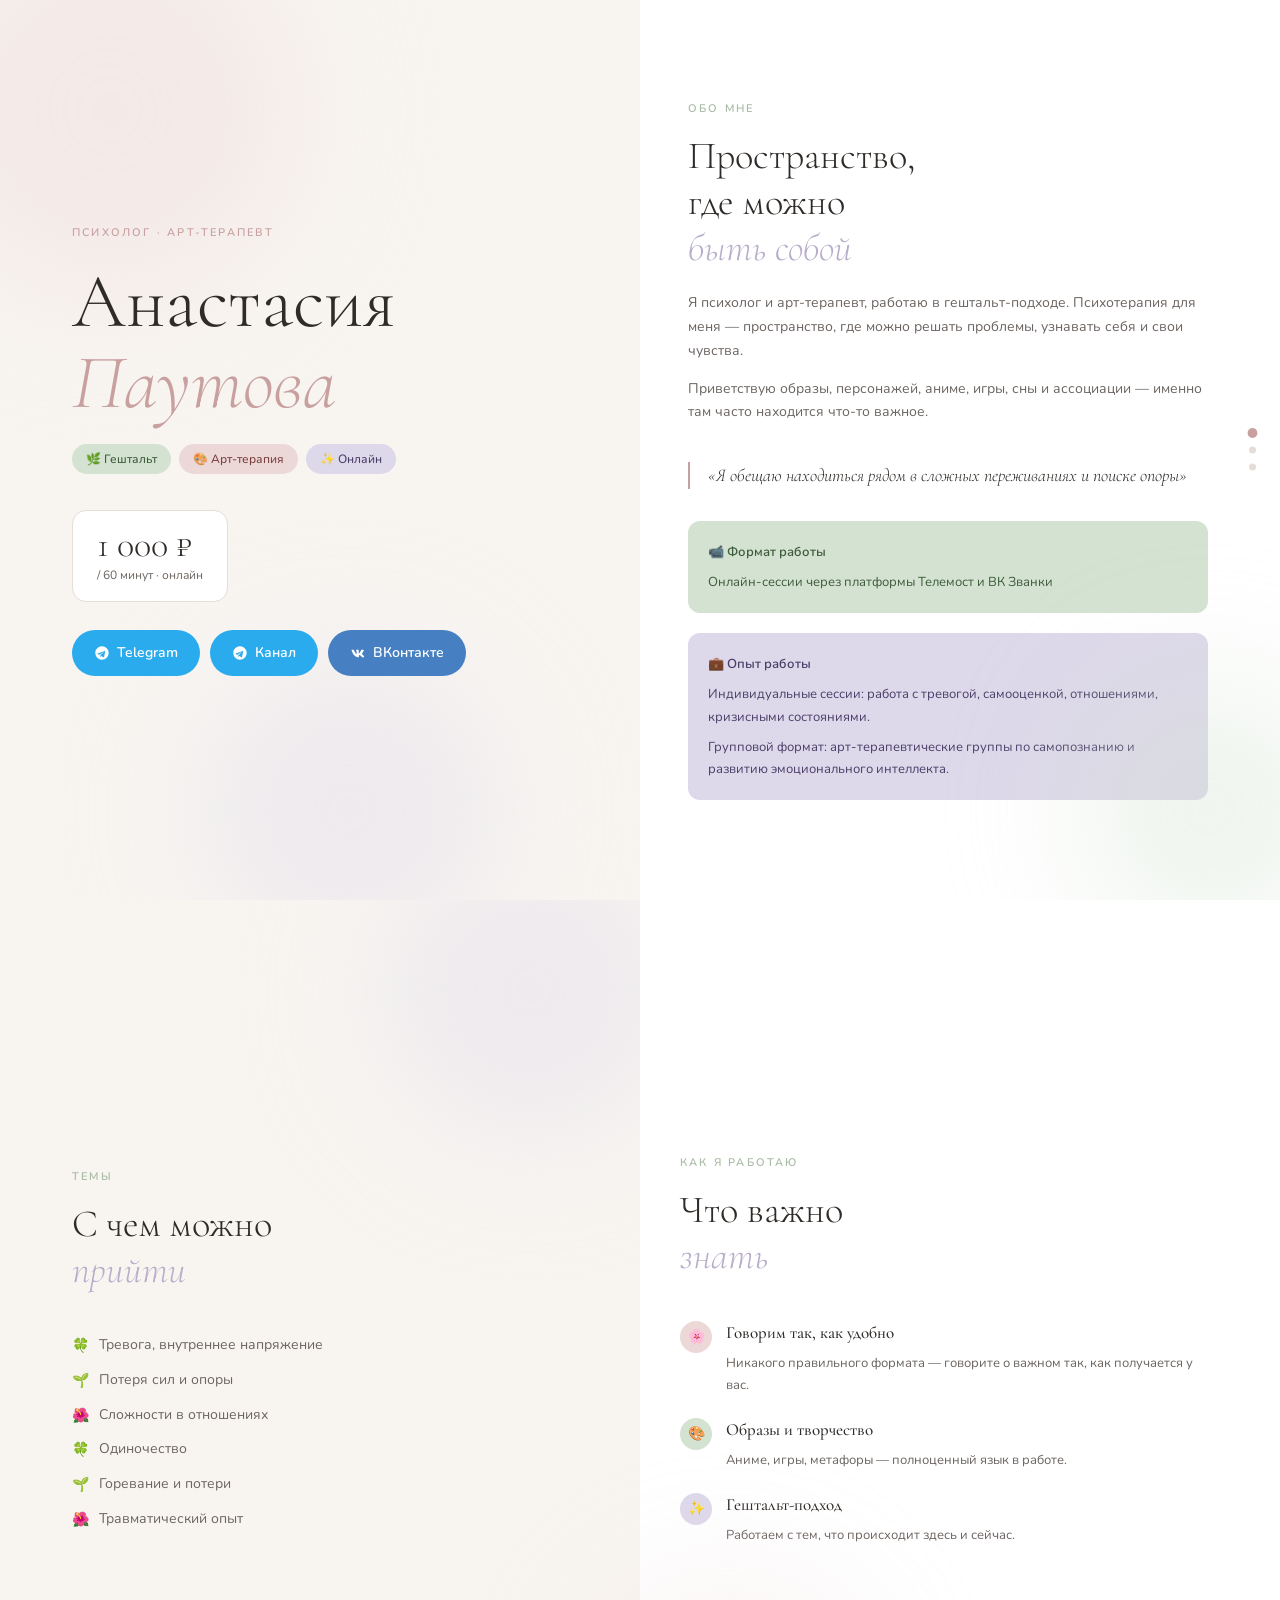
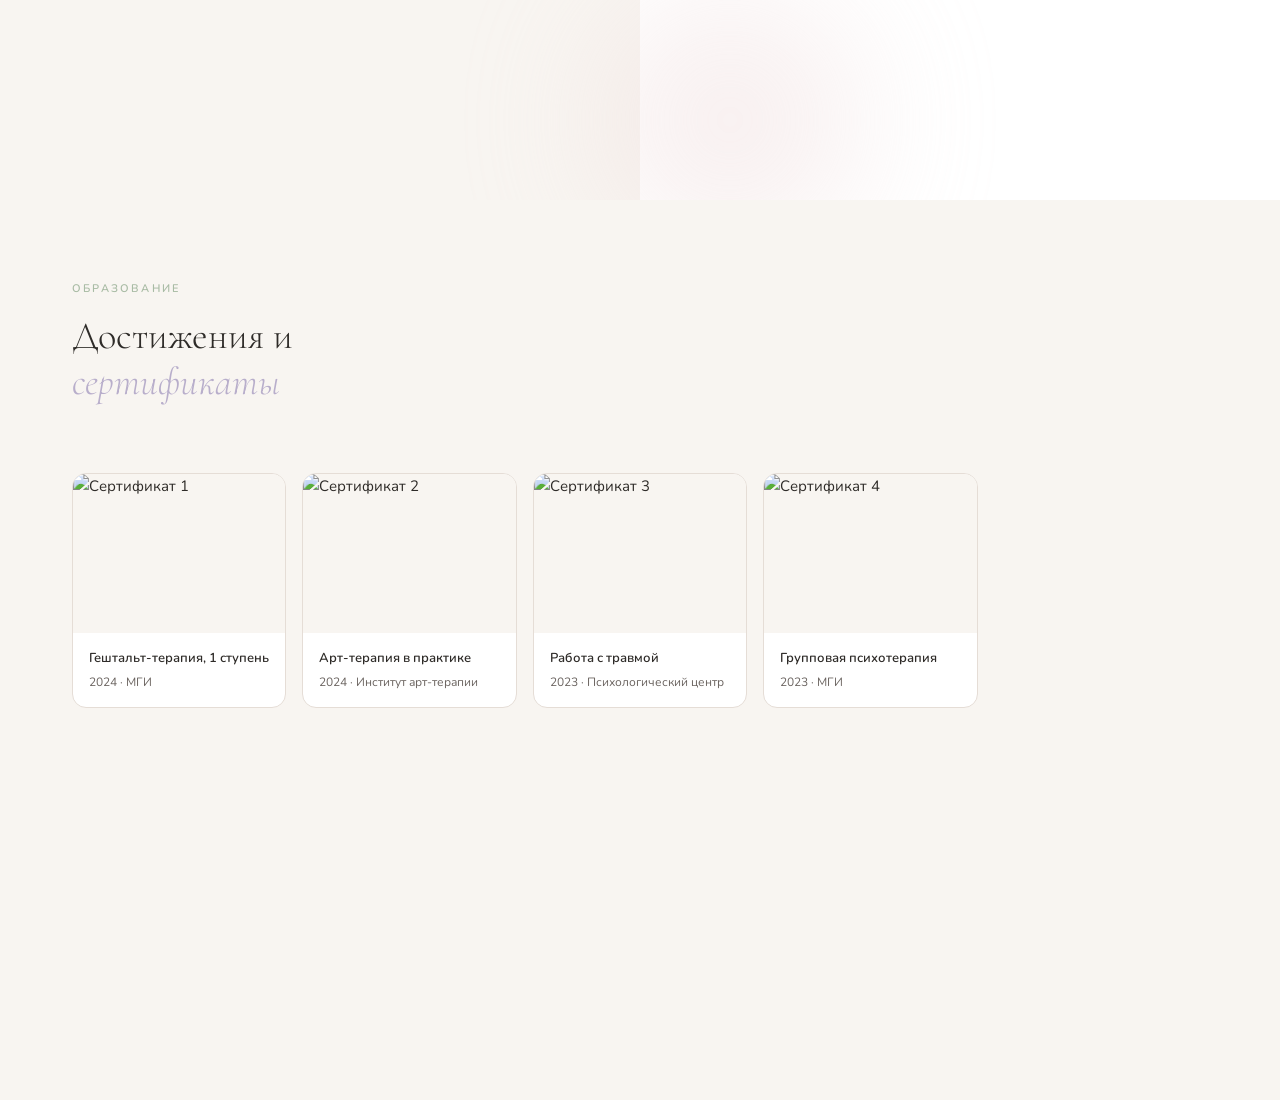
==== portfolio.html @ 682cc83b "Добавление файлов для сайта" ====
<!DOCTYPE html>
<html lang="ru">
<head>
<meta charset="UTF-8">
<meta name="viewport" content="width=device-width, initial-scale=1.0">
<title>Анастасия Паутова — психолог, арт-терапевт</title>
<link href="https://fonts.googleapis.com/css2?family=Cormorant+Garamond:ital,wght@0,300;0,400;1,300;1,400&family=Nunito:wght@300;400;500;600&display=swap" rel="stylesheet">
<link rel="stylesheet" href="styles.css">
</head>
<body>

<!-- NAV DOTS -->
<nav class="nav-dots" aria-label="Навигация по страницам">
  <button class="nav-dot active" onclick="goTo(0)" aria-label="Страница 1"></button>
  <button class="nav-dot" onclick="goTo(1)" aria-label="Страница 2"></button>
  <button class="nav-dot" onclick="goTo(2)" aria-label="Страница 3"></button>
</nav>

<!-- ── PAGE 1 ── -->
<div class="page p1" id="pg0">
  <div class="blob blob-rose"></div>
  <div class="blob blob-lav"></div>

  <div class="p1-left">
    <p class="eyebrow">Психолог · Арт-терапевт</p>
    <h1>Анастасия<br><em>Паутова</em></h1>
    <div class="pill-row">
      <span class="pill ps">🌿 Гештальт</span>
      <span class="pill pr">🎨 Арт-терапия</span>
      <span class="pill pl">✨ Онлайн</span>
    </div>
    <div class="price-block">
      <span class="price-amount">1 000 ₽</span>
      <span class="price-note">/ 60 минут · онлайн</span>
    </div>
    <div class="btn-row">
      <a class="btn btn-tg" href="https://t.me/M_nesti">
        <svg width="16" height="16" viewBox="0 0 24 24" fill="none"><path d="M12 2C6.477 2 2 6.477 2 12s4.477 10 10 10 10-4.477 10-10S17.523 2 12 2Zm4.93 7.07-1.9 8.95c-.14.62-.51.77-.99.48l-2.72-2-1.32 1.27c-.14.14-.27.27-.56.27l.2-2.81 5.12-4.63c.22-.2-.05-.3-.34-.1L8.16 14.6l-2.69-.84c-.58-.18-.59-.58.13-.86l10.5-4.05c.48-.17.9.12.75.84Z" fill="currentColor"/></svg>
        Telegram
      </a>
      <a class="btn btn-tg" href="https://t.me/psy_highwave">
        <svg width="16" height="16" viewBox="0 0 24 24" fill="none"><path d="M12 2C6.477 2 2 6.477 2 12s4.477 10 10 10 10-4.477 10-10S17.523 2 12 2Zm4.93 7.07-1.9 8.95c-.14.62-.51.77-.99.48l-2.72-2-1.32 1.27c-.14.14-.27.27-.56.27l.2-2.81 5.12-4.63c.22-.2-.05-.3-.34-.1L8.16 14.6l-2.69-.84c-.58-.18-.59-.58.13-.86l10.5-4.05c.48-.17.9.12.75.84Z" fill="currentColor"/></svg>
        Канал
      </a>
      <a class="btn btn-vk" href="https://vk.ru/m_nesti">
        <svg width="16" height="16" viewBox="0 0 24 24" fill="none"><path d="M20.44 7.8c.13-.44 0-.76-.63-.76h-2.08c-.53 0-.77.28-.9.59 0 0-1.05 2.56-2.54 4.22-.48.48-.7.63-.96.63-.13 0-.32-.15-.32-.59V7.8c0-.53-.15-.76-.59-.76H9.58c-.33 0-.53.25-.53.48 0 .5.75.62.83 2.04v3.08c0 .67-.12.79-.38.79-.7 0-2.39-2.57-3.4-5.51C5.9 7.33 5.7 7.04 5.16 7.04H3.08c-.6 0-.72.28-.72.59 0 .55.7 3.3 3.26 6.93 1.7 2.44 4.1 3.76 6.28 3.76 1.31 0 1.47-.29 1.47-.8v-1.86c0-.6.13-.72.55-.72.31 0 .85.16 2.1 1.37 1.43 1.43 1.66 2.07 2.46 2.07h2.08c.6 0 .9-.29.72-.87-.19-.58-.86-1.42-1.75-2.41-.48-.57-1.2-1.18-1.42-1.49-.31-.4-.22-.58 0-.94 0 0 2.51-3.54 2.77-4.74Z" fill="currentColor"/></svg>
        ВКонтакте
      </a>
    </div>
  </div>

  <div class="p1-right">
    <div class="blob blob-sage"></div>
    <p class="section-label">Обо мне</p>
    <h2>Пространство,<br>где можно<br><em>быть собой</em></h2>
    <p class="about-text">Я психолог и арт-терапевт, работаю в гештальт-подходе. Психотерапия для меня — пространство, где можно решать проблемы, узнавать себя и свои чувства.</p>
    <p class="about-text">Приветствую образы, персонажей, аниме, игры, сны и ассоциации — именно там часто находится что-то важное.</p>
    <blockquote class="quote">
      «Я обещаю находиться рядом в сложных переживаниях и поиске опоры»
    </blockquote>
    
    <div style="margin-top: 32px; padding: 20px; background: var(--sage-l); border-radius: 12px;">
      <p style="font-size: 13px; font-weight: 600; color: #3D5C3A; margin-bottom: 8px;">📹 Формат работы</p>
      <p style="font-size: 13px; color: #3D5C3A; margin: 0;">Онлайн-сессии через платформы Телемост и ВК Званки</p>
    </div>
    
    <div style="margin-top: 20px; padding: 20px; background: var(--lav-l); border-radius: 12px;">
      <p style="font-size: 13px; font-weight: 600; color: #4A3F68; margin-bottom: 8px;">💼 Опыт работы</p>
      <p style="font-size: 13px; color: #4A3F68; margin: 0; margin-bottom: 8px;">Индивидуальные сессии: работа с тревогой, самооценкой, отношениями, кризисными состояниями.</p>
      <p style="font-size: 13px; color: #4A3F68; margin: 0;">Групповой формат: арт-терапевтические группы по самопознанию и развитию эмоционального интеллекта.</p>
    </div>
  </div>
</div>

<!-- ── PAGE 2 ── -->
<div class="page p2" id="pg1">
  <div class="p2-left">
    <div class="blob blob-lav2"></div>
    <p class="section-label">Темы</p>
    <h2>С чем можно<br><em>прийти</em></h2>
    <div class="topics-list">
      <div class="topic-item"><span>🍀</span><span>Тревога, внутреннее напряжение</span></div>
      <div class="topic-item"><span>🌱</span><span>Потеря сил и опоры</span></div>
      <div class="topic-item"><span>🌺</span><span>Сложности в отношениях</span></div>
      <div class="topic-item"><span>🍀</span><span>Одиночество</span></div>
      <div class="topic-item"><span>🌱</span><span>Горевание и потери</span></div>
      <div class="topic-item"><span>🌺</span><span>Травматический опыт</span></div>
    </div>
  </div>

  <div class="p2-right">
    <div class="blob blob-rose2"></div>
    <p class="section-label">Как я работаю</p>
    <h2>Что важно<br><em>знать</em></h2>
    <div class="how-list">
      <div class="how-item">
        <div class="how-dot hd-r">🌸</div>
        <div>
          <h3>Говорим так, как удобно</h3>
          <p>Никакого правильного формата — говорите о важном так, как получается у вас.</p>
        </div>
      </div>
      <div class="how-item">
        <div class="how-dot hd-s">🎨</div>
        <div>
          <h3>Образы и творчество</h3>
          <p>Аниме, игры, метафоры — полноценный язык в работе.</p>
        </div>
      </div>
      <div class="how-item">
        <div class="how-dot hd-l">✨</div>
        <div>
          <h3>Гештальт-подход</h3>
          <p>Работаем с тем, что происходит здесь и сейчас.</p>
        </div>
      </div>
    </div>
  </div>
</div>

<!-- ── PAGE 3: CERTS ── -->
<div class="page p3" id="pg2">
  <div class="p3-header">
    <div>
      <p class="section-label">Образование</p>
      <h2>Достижения и<br><em>сертификаты</em></h2>
    </div>
  </div>

  <div class="certs-grid">
    <!-- 
      КАК ЗАМЕНИТЬ ФОТО СЕРТИФИКАТОВ:
      1. Положите фото сертификатов в папку с файлом portfolio.html
      2. Замените src="cert1.jpg" на имя вашего файла (например: src="screenshot.jpg")
      3. Измените текст в cert-title и cert-meta на реальные данные
    -->
    <div class="cert-card">
      <img class="cert-img" src="cert1.jpg" alt="Сертификат 1">
      <div class="cert-body">
        <div class="cert-title">Гештальт-терапия, 1 ступень</div>
        <div class="cert-meta">2024 · МГИ</div>
      </div>
    </div>
    <div class="cert-card">
      <img class="cert-img" src="cert2.jpg" alt="Сертификат 2">
      <div class="cert-body">
        <div class="cert-title">Арт-терапия в практике</div>
        <div class="cert-meta">2024 · Институт арт-терапии</div>
      </div>
    </div>
    <div class="cert-card">
      <img class="cert-img" src="cert3.jpg" alt="Сертификат 3">
      <div class="cert-body">
        <div class="cert-title">Работа с травмой</div>
        <div class="cert-meta">2023 · Психологический центр</div>
      </div>
    </div>
    <div class="cert-card">
      <img class="cert-img" src="cert4.jpg" alt="Сертификат 4">
      <div class="cert-body">
        <div class="cert-title">Групповая психотерапия</div>
        <div class="cert-meta">2023 · МГИ</div>
      </div>
    </div>

    <!--
    ПРИМЕР РЕАЛЬНОЙ КАРТОЧКИ:
    <div class="cert-card">
      <img class="cert-img" src="cert1.jpg" alt="Гештальт 1 ступень">
      <div class="cert-body">
        <div class="cert-title">Гештальт-терапия, 1 ступень</div>
        <div class="cert-meta">2024 · МГИ</div>
      </div>
    </div>
    -->
  </div>
</div>

<script src="script.js"></script>
</body>
</html>
---- styles.css ----
*, *::before, *::after { box-sizing: border-box; margin: 0; padding: 0; }

:root {
  --bg: #F8F5F1;
  --surface: #FFFFFF;
  --text: #2E2B28;
  --soft: #6B6460;
  --sage: #A8BBA4;
  --sage-l: #D4E2D1;
  --rose: #C9A0A0;
  --rose-l: #EDD8D8;
  --lav: #B8AECB;
  --lav-l: #DDD8EA;
  --line: #E5DDD6;
}

html { scroll-behavior: smooth; scroll-snap-type: y mandatory; }
body { font-family: 'Nunito', sans-serif; background: var(--bg); color: var(--text); font-size: 15px; line-height: 1.7; }

/* PAGE WRAPPER */
.page {
  min-height: 100vh;
  scroll-snap-align: start;
  display: grid;
  position: relative;
  overflow: hidden;
}

/* BLOBS */
.blob {
  position: absolute;
  border-radius: 50%;
  filter: blur(70px);
  opacity: 0.4;
  pointer-events: none;
}

/* ── PAGE 1: HERO + ABOUT ── */
.p1 {
  grid-template-columns: 1fr 1fr;
  grid-template-rows: 1fr;
  background: var(--bg);
}

.p1-left {
  display: flex;
  flex-direction: column;
  justify-content: center;
  padding: 64px 48px 64px 72px;
  position: relative;
  z-index: 1;
}

.blob-rose { width: 380px; height: 380px; background: var(--rose-l); top: -80px; left: -80px; }
.blob-lav  { width: 300px; height: 300px; background: var(--lav-l); bottom: -60px; left: 200px; }

.eyebrow {
  font-size: 11px;
  font-weight: 600;
  letter-spacing: 0.2em;
  text-transform: uppercase;
  color: var(--rose);
  margin-bottom: 20px;
}

h1 {
  font-family: 'Cormorant Garamond', serif;
  font-size: clamp(48px, 6vw, 80px);
  font-weight: 300;
  line-height: 1.05;
  margin-bottom: 20px;
}
h1 em { font-style: italic; color: var(--rose); }

.pill-row {
  display: flex;
  flex-wrap: wrap;
  gap: 8px;
  margin-bottom: 36px;
}
.pill {
  padding: 5px 14px;
  border-radius: 999px;
  font-size: 12px;
  font-weight: 500;
}
.ps { background: var(--sage-l); color: #3D5C3A; }
.pr { background: var(--rose-l); color: #7A3F3F; }
.pl { background: var(--lav-l);  color: #4A3F68; }

.price-block {
  display: inline-flex;
  flex-direction: column;
  padding: 16px 24px;
  background: var(--surface);
  border-radius: 14px;
  border: 1px solid var(--line);
  gap: 2px;
  width: fit-content;
  margin-bottom: 28px;
}
.price-amount {
  font-family: 'Cormorant Garamond', serif;
  font-size: 36px;
  font-weight: 300;
  color: var(--text);
  line-height: 1;
}
.price-note { font-size: 12px; color: var(--soft); }

.btn-row { display: flex; gap: 10px; flex-wrap: wrap; }
.btn {
  display: inline-flex; align-items: center; gap: 7px;
  padding: 11px 22px; border-radius: 999px;
  font-family: 'Nunito', sans-serif; font-size: 14px; font-weight: 600;
  text-decoration: none; transition: transform 0.15s, opacity 0.15s;
}
.btn:hover { transform: translateY(-2px); opacity: 0.88; }
.btn-tg { background: #2AABEE; color: #fff; }
.btn-vk { background: #4680C2; color: #fff; }

/* RIGHT SIDE */
.p1-right {
  background: var(--surface);
  display: flex;
  flex-direction: column;
  justify-content: center;
  padding: 64px 72px 64px 48px;
  position: relative;
  z-index: 1;
}
.blob-sage { width: 260px; height: 260px; background: var(--sage-l); bottom: -40px; right: -60px; }

.section-label {
  font-size: 11px;
  font-weight: 600;
  letter-spacing: 0.2em;
  text-transform: uppercase;
  color: var(--sage);
  margin-bottom: 14px;
}

h2 {
  font-family: 'Cormorant Garamond', serif;
  font-size: clamp(28px, 3vw, 40px);
  font-weight: 300;
  line-height: 1.2;
  margin-bottom: 20px;
}
h2 em { font-style: italic; color: var(--lav); }

.about-text { color: var(--soft); margin-bottom: 14px; font-size: 14px; }

.quote {
  font-family: 'Cormorant Garamond', serif;
  font-size: 18px;
  font-weight: 300;
  font-style: italic;
  color: var(--text);
  padding-left: 18px;
  border-left: 2px solid var(--rose);
  margin-top: 24px;
  line-height: 1.5;
}

/* ── PAGE 2: TOPICS + HOW ── */
.p2 {
  grid-template-columns: 1fr 1fr;
  background: var(--bg);
}

.p2-left {
  display: flex;
  flex-direction: column;
  justify-content: center;
  padding: 64px 40px 64px 72px;
  position: relative;
  z-index: 1;
}
.blob-lav2 { width: 300px; height: 300px; background: var(--lav-l); top: -60px; right: -40px; }

.topics-list {
  margin-top: 20px;
  display: flex;
  flex-direction: column;
  gap: 10px;
}
.topic-item {
  display: flex;
  align-items: flex-start;
  gap: 10px;
  font-size: 14px;
  color: var(--soft);
}
.topic-item span:first-child { flex-shrink: 0; margin-top: 1px; }

.p2-right {
  background: var(--surface);
  display: flex;
  flex-direction: column;
  justify-content: center;
  padding: 64px 72px 64px 40px;
  position: relative;
  z-index: 1;
}
.blob-rose2 { width: 260px; height: 260px; background: var(--rose-l); bottom: -50px; left: -40px; }

.how-list { margin-top: 20px; display: flex; flex-direction: column; gap: 20px; }
.how-item { display: flex; gap: 14px; align-items: flex-start; }
.how-dot {
  width: 32px; height: 32px; border-radius: 50%;
  flex-shrink: 0; display: flex; align-items: center;
  justify-content: center; font-size: 14px; margin-top: 2px;
}
.hd-r { background: var(--rose-l); }
.hd-s { background: var(--sage-l); }
.hd-l { background: var(--lav-l);  }
.how-item h3 {
  font-family: 'Cormorant Garamond', serif;
  font-size: 17px; font-weight: 500;
  margin-bottom: 4px; color: var(--text);
}
.how-item p { font-size: 13px; color: var(--soft); margin: 0; }

/* ── PAGE 3: CERTS ── */
.p3 {
  display: block;
  background: var(--bg);
  padding: 80px 72px;
  scroll-snap-align: start;
}

.p3-header {
  display: flex;
  align-items: flex-end;
  justify-content: space-between;
  margin-bottom: 48px;
}

.certs-grid {
  display: grid;
  grid-template-columns: repeat(auto-fill, minmax(200px, 1fr));
  gap: 16px;
}

.cert-card {
  background: var(--surface);
  border-radius: 14px;
  border: 1px solid var(--line);
  overflow: hidden;
  transition: transform 0.2s, box-shadow 0.2s;
  cursor: pointer;
}
.cert-card:hover {
  transform: translateY(-3px);
  box-shadow: 0 8px 24px rgba(0,0,0,0.07);
}
.cert-img {
  width: 100%; aspect-ratio: 4/3;
  object-fit: cover; display: block;
  background: var(--bg);
}
.cert-body { padding: 14px 16px; }
.cert-title { font-size: 13px; font-weight: 600; color: var(--text); margin-bottom: 3px; }
.cert-meta  { font-size: 12px; color: var(--soft); }

/* Placeholder cards */
.cert-ph {
  border: 2px dashed var(--line);
  background: transparent;
  display: flex;
  flex-direction: column;
  align-items: center;
  justify-content: center;
  min-height: 180px;
  gap: 8px;
  cursor: default;
}
.cert-ph:hover { transform: none; box-shadow: none; }
.cert-ph-icon { font-size: 28px; opacity: 0.35; }
.cert-ph p { font-size: 12px; color: var(--soft); opacity: 0.6; text-align: center; padding: 0 12px; }

/* NAV DOTS */
.nav-dots {
  position: fixed;
  right: 24px;
  top: 50%;
  transform: translateY(-50%);
  display: flex;
  flex-direction: column;
  gap: 10px;
  z-index: 100;
}
.nav-dot {
  width: 7px; height: 7px;
  border-radius: 50%;
  background: var(--line);
  border: none; cursor: pointer;
  transition: background 0.2s, transform 0.2s;
  padding: 0;
}
.nav-dot.active { background: var(--rose); transform: scale(1.4); }

/* RESPONSIVE */
@media (max-width: 768px) {
  .p1, .p2 { grid-template-columns: 1fr; }
  .p1-left, .p1-right, .p2-left, .p2-right { padding: 56px 28px; }
  .p3 { padding: 56px 28px; }
  .nav-dots { display: none; }
  html { scroll-snap-type: none; }
}
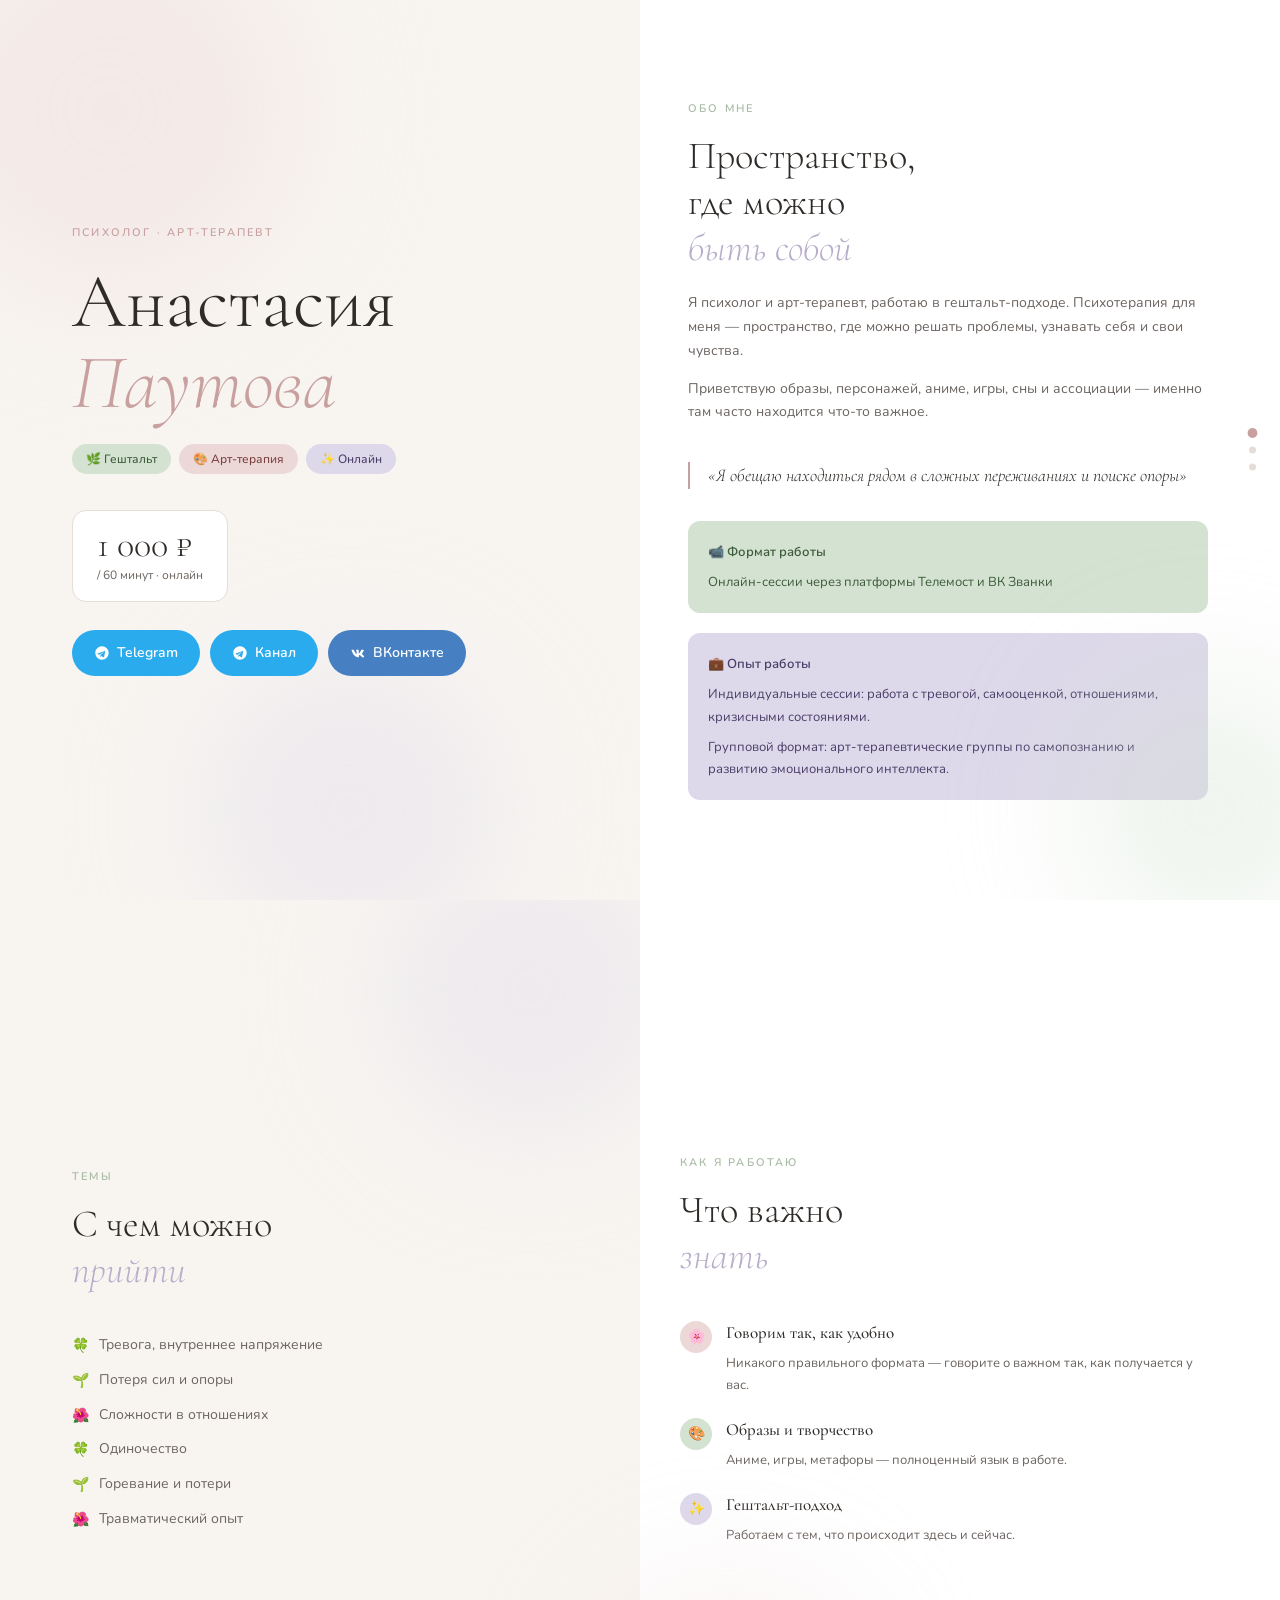
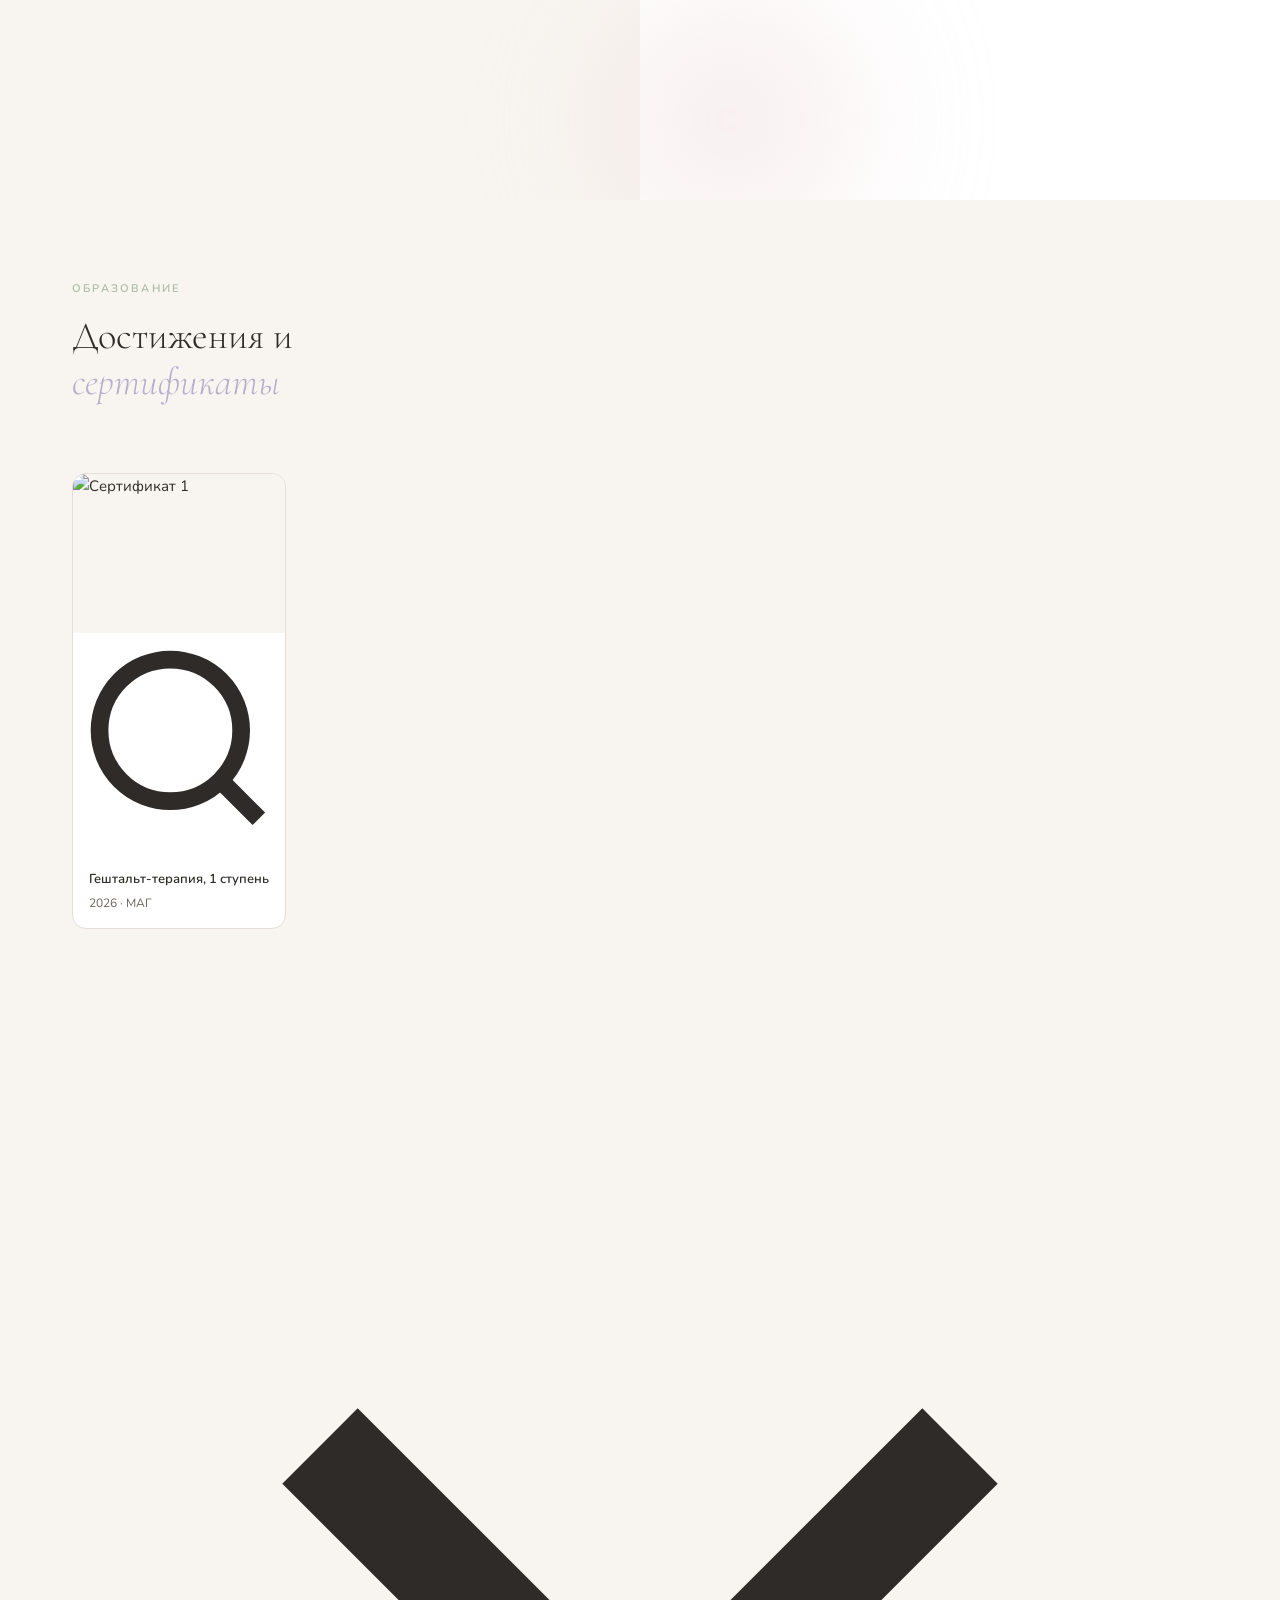
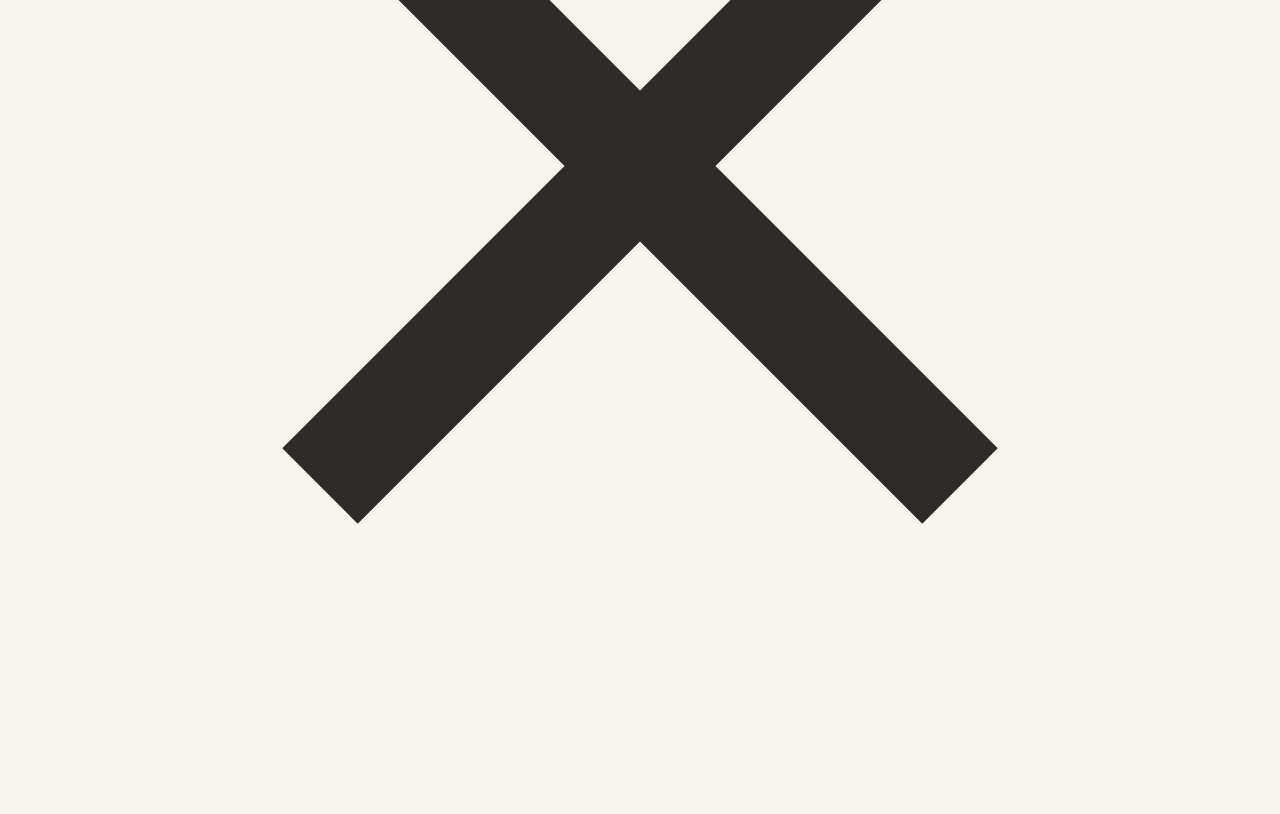
==== commit 95ad72e8: "Update: просмотр фотки по нажатии на неё" ====
--- a/portfolio.html
+++ b/portfolio.html
@@ -128,54 +128,35 @@
   </div>
 
   <div class="certs-grid">
-    <!-- 
-      КАК ЗАМЕНИТЬ ФОТО СЕРТИФИКАТОВ:
-      1. Положите фото сертификатов в папку с файлом portfolio.html
-      2. Замените src="cert1.jpg" на имя вашего файла (например: src="screenshot.jpg")
-      3. Измените текст в cert-title и cert-meta на реальные данные
-    -->
-    <div class="cert-card">
-      <img class="cert-img" src="cert1.jpg" alt="Сертификат 1">
+    <div class="cert-card" onclick="openModal('cert1.jpg')">
+      <div class="cert-img-wrapper">
+        <img class="cert-img" src="cert1.jpg" alt="Сертификат 1">
+        <div class="cert-zoom">
+          <svg viewBox="0 0 24 24" fill="none" stroke="currentColor" stroke-width="2">
+            <circle cx="11" cy="11" r="8"></circle>
+            <path d="M21 21l-4.35-4.35"></path>
+          </svg>
+        </div>
+      </div>
       <div class="cert-body">
         <div class="cert-title">Гештальт-терапия, 1 ступень</div>
-        <div class="cert-meta">2024 · МГИ</div>
+        <div class="cert-meta">2026 · МАГ</div>
       </div>
     </div>
-    <div class="cert-card">
-      <img class="cert-img" src="cert2.jpg" alt="Сертификат 2">
-      <div class="cert-body">
-        <div class="cert-title">Арт-терапия в практике</div>
-        <div class="cert-meta">2024 · Институт арт-терапии</div>
-      </div>
-    </div>
-    <div class="cert-card">
-      <img class="cert-img" src="cert3.jpg" alt="Сертификат 3">
-      <div class="cert-body">
-        <div class="cert-title">Работа с травмой</div>
-        <div class="cert-meta">2023 · Психологический центр</div>
-      </div>
-    </div>
-    <div class="cert-card">
-      <img class="cert-img" src="cert4.jpg" alt="Сертификат 4">
-      <div class="cert-body">
-        <div class="cert-title">Групповая психотерапия</div>
-        <div class="cert-meta">2023 · МГИ</div>
-      </div>
-    </div>
+  </div>
+</div>
 
-    <!--
-    ПРИМЕР РЕАЛЬНОЙ КАРТОЧКИ:
-    <div class="cert-card">
-      <img class="cert-img" src="cert1.jpg" alt="Гештальт 1 ступень">
-      <div class="cert-body">
-        <div class="cert-title">Гештальт-терапия, 1 ступень</div>
-        <div class="cert-meta">2024 · МГИ</div>
-      </div>
-    </div>
-    -->
+<!-- MODAL -->
+<div class="modal" id="imageModal" onclick="closeModal()">
+  <img class="modal-content" id="modalImage" src="" alt="">
+  <div class="modal-close" onclick="closeModal()">
+    <svg viewBox="0 0 24 24" fill="none" stroke="currentColor" stroke-width="2">
+      <path d="M18 6L6 18"></path>
+      <path d="M6 6l12 12"></path>
+    </svg>
   </div>
 </div>
 
 <script src="script.js"></script>
 </body>
-</html>+</html>
